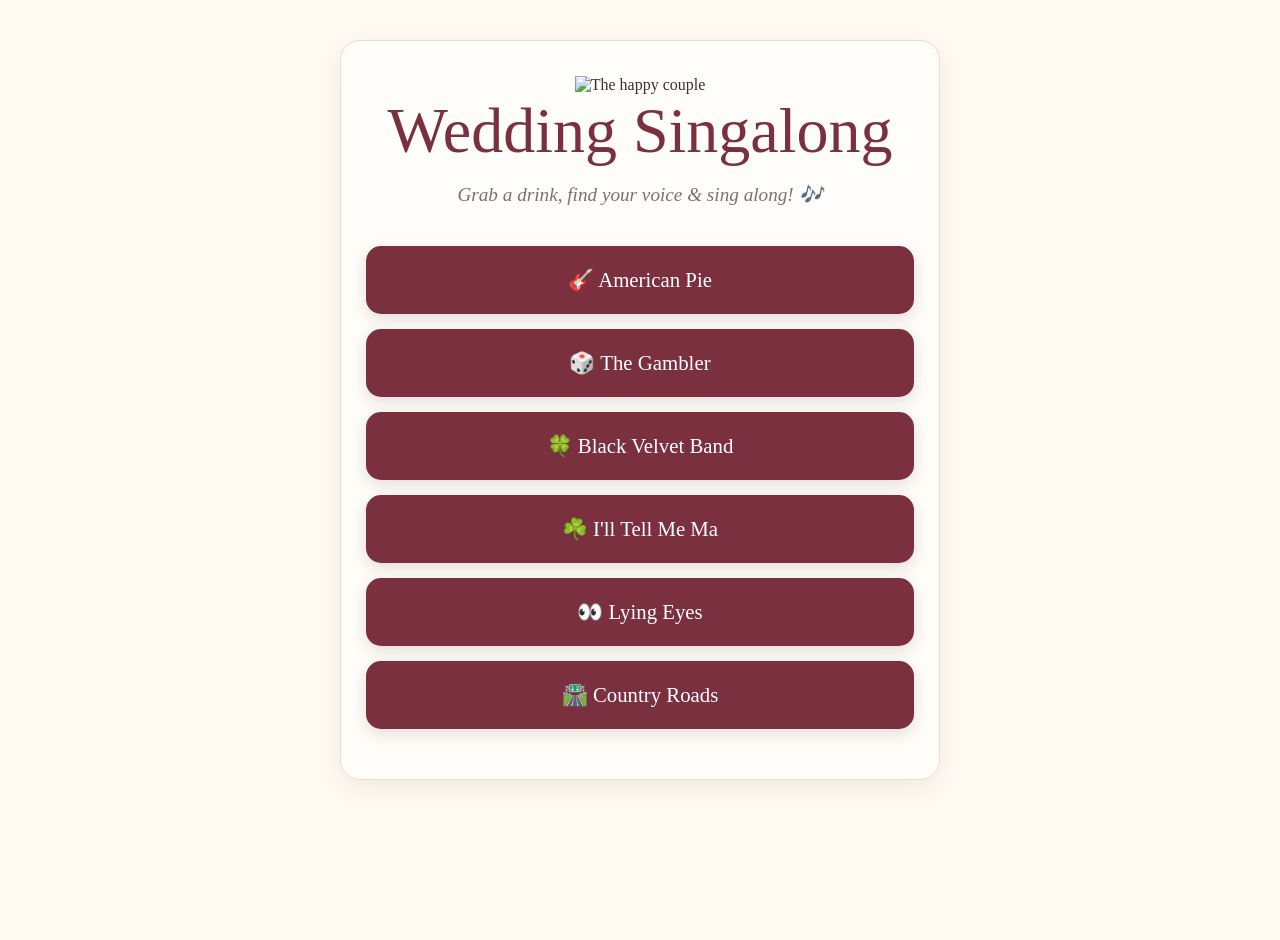
==== index.html @ 4d350107 "Update index.html" ====
<!DOCTYPE html>
<html lang="en">
<head>
  <meta charset="UTF-8">
  <meta name="viewport" content="width=device-width, initial-scale=1.0">

  <title>Wedding Singalong 🎶</title>

  <link rel="stylesheet" href="style.css">
</head>

<body>

  <div class="container">

    <div class="couple-image">
      <img src="wedding-couple.png" alt="The happy couple">
    </div>

    <h1>Wedding Singalong</h1>

    <p>Grab a drink, find your voice & sing along! 🎶</p>

    <a class="song-button" href="american-pie.html">
      🎸 American Pie
    </a>

    <a class="song-button" href="the-gambler.html">
      🎲 The Gambler
    </a>

    <a class="song-button" href="black-velvet-band.html">
      🍀 Black Velvet Band
    </a>

    <a class="song-button" href="ill-tell-me-ma.html">
      ☘️ I'll Tell Me Ma
    </a>

    <a class="song-button" href="lying-eyes.html">
      👀 Lying Eyes
    </a>

    <a class="song-button" href="country-roads.html">
      🛣️ Country Roads
    </a>

  </div>

</body>
</html>
---- style.css ----
* {
  box-sizing: border-box;
}

html {
  min-height: 100%;
  background: #fffaf2;
}

body {
  margin: 0;
  min-height: 100vh;
  background: #fffaf2;
  color: #3b3030;
  font-family: Georgia, "Times New Roman", serif;
}


/* ================================
   MENU
   ================================ */

.container {
  width: 90%;
  max-width: 600px;
  margin: 40px auto;
  padding: 35px 25px;

  background: #fffdf9;
  border: 1px solid #eadfce;
  border-radius: 20px;

  box-shadow: 0 8px 25px rgba(80, 50, 40, 0.08);

  text-align: center;
}

.rings {
  font-size: 3rem;
  margin-bottom: 15px;
}

.container h1 {
  color: #7b3040;
  font-size: clamp(2.5rem, 10vw, 4rem);
  font-weight: normal;
  margin: 0;
}

.container p {
  color: #806f6f;
  font-size: 1.2rem;
  font-style: italic;
  margin: 15px 0 40px;
}

.song-button {
  display: block;
  width: 100%;
  padding: 22px 15px;
  margin: 15px 0;

  border-radius: 15px;

  background: #7b3040;
  color: white;

  text-decoration: none;
  font-size: 1.3rem;

  box-shadow: 0 5px 15px rgba(80, 40, 40, 0.15);
}

.song-button:hover {
  background: #652633;
}

.song-button:active {
  transform: scale(0.98);
}


/* ================================
   SONG PAGES
   ================================ */

.page {
  width: 90%;
  max-width: 750px;
  margin: 40px auto;
  padding: 35px 25px;

  background: #fffdf9;
  border: 1px solid #eadfce;
  border-radius: 20px;

  box-shadow: 0 8px 25px rgba(80, 50, 40, 0.08);
}

header {
  text-align: center;
  margin-bottom: 30px;
}

.page h1 {
  color: #7b3040;
  font-size: 2.5rem;
  font-weight: normal;
  margin: 0 0 5px;
}

.artist {
  color: #806f6f;
  font-style: italic;
}


/* ================================
   LYRICS
   ================================ */

.lyrics {
  background: #fffaf2;
  border: 1px solid #eadfce;
  border-radius: 15px;

  padding: 20px 15px;

  box-shadow: inset 0 2px 8px rgba(80, 50, 40, 0.04);

  font-size: 1.2rem;
  line-height: 1.6;

  white-space: pre-line;
  text-align: left;
}


/* ================================
   CHORUS
   ================================ */

.chorus {
  font-style: italic;
  color: #7b3040;
  margin: 4px 0;
}


/* ================================
   LARGE MENU BUTTON
   ================================ */

.next {
  display: block;
  margin-top: 30px;
  padding: 22px;

  background: #7b3040;
  color: white;

  text-decoration: none;
  text-align: center;

  border-radius: 15px;

  font-size: 1.4rem;
  font-weight: bold;

  box-shadow: 0 5px 15px rgba(80, 40, 40, 0.15);
}

.next:hover {
  background: #652633;
}

.next:active {
  transform: scale(0.98);
}


/* ================================
   SMALL NEXT SONG BUTTON
   ================================ */

.home {
  display: block;
  width: fit-content;

  margin: 18px auto 0;
  padding: 10px 22px;

  color: #7b3040;

  border: 1px solid #7b3040;
  border-radius: 20px;

  text-decoration: none;
  font-size: 1rem;
}

.home:hover {
  background: #7b3040;
  color: white;
}

.home:active {
  transform: scale(0.97);
}


/* ================================
   MOBILE
   ================================ */

@media (max-width: 600px) {

  .container {
    width: 94%;
    margin: 25px auto;
    padding: 30px 18px;
  }

  .container h1 {
    font-size: 2.5rem;
  }

  .song-button {
    padding: 24px 15px;
    font-size: 1.25rem;
  }

  .page {
    width: 94%;
    margin: 25px auto;
    padding: 25px 15px 35px;
  }

  .page h1 {
    font-size: 2.2rem;
  }

  .lyrics {
    font-size: 1.1rem;
    line-height: 1.55;
    padding: 18px 14px;
  }

  .next {
    font-size: 1.25rem;
    padding: 20px;
  }
}
/* Smaller lyrics for Lying Eyes */

.lying-eyes-lyrics {
  font-size: 0.85rem;
  line-height: 1.3;
}
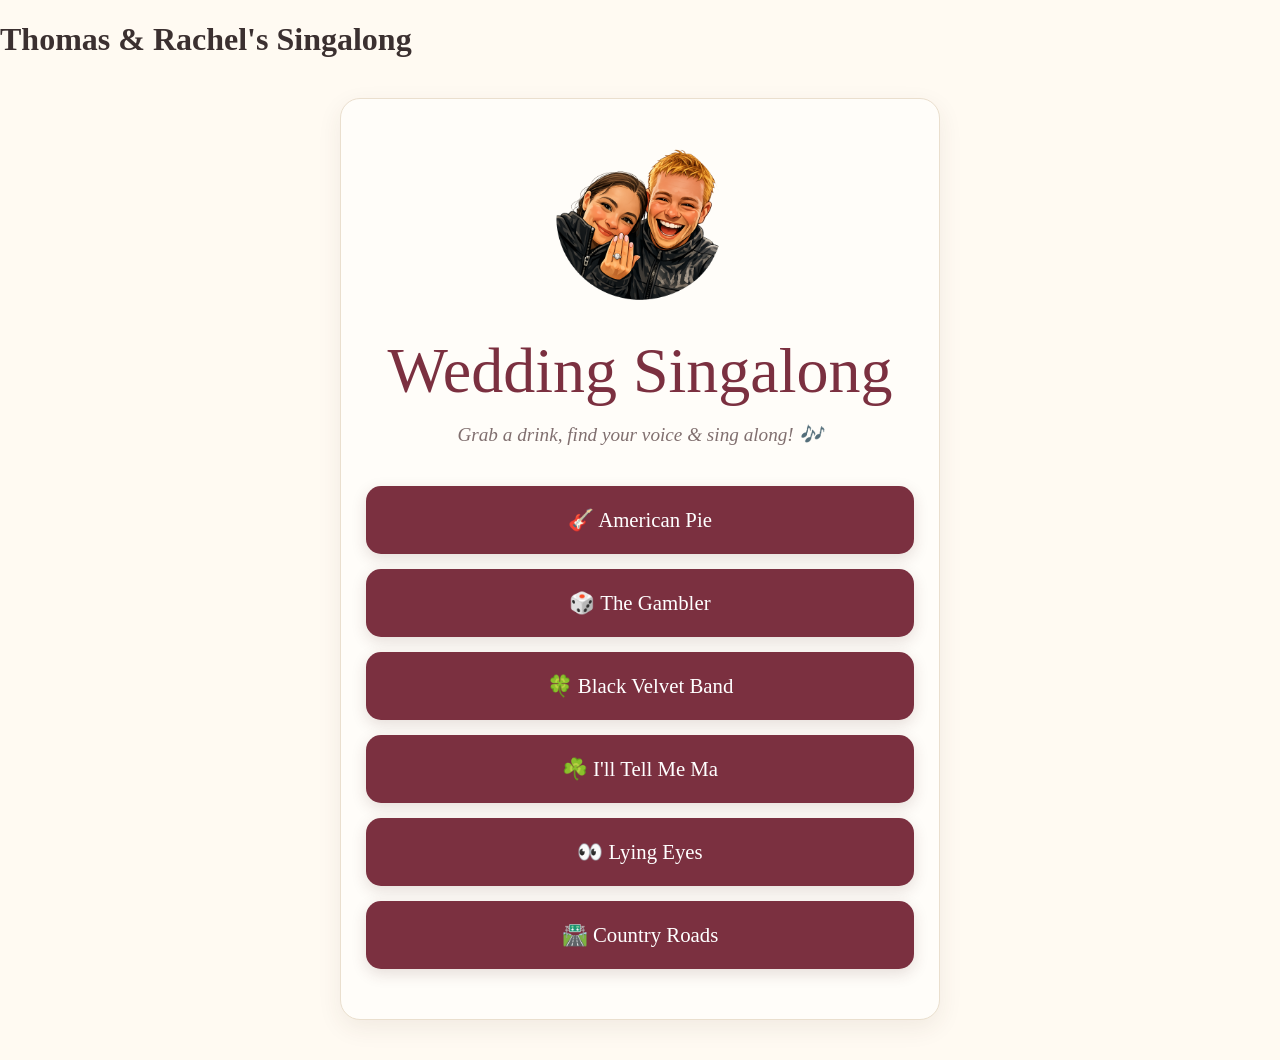
==== commit ed4f0757: "Update index.html" ====
--- a/index.html
+++ b/index.html
@@ -4,7 +4,7 @@
   <meta charset="UTF-8">
   <meta name="viewport" content="width=device-width, initial-scale=1.0">
 
-  <title>Wedding Singalong 🎶</title>
+  <h1>Thomas &amp; Rachel's Singalong</h1>
 
   <link rel="stylesheet" href="style.css">
 </head>
--- a/style.css
+++ b/style.css
@@ -35,9 +35,18 @@
   text-align: center;
 }
 
-.rings {
-  font-size: 3rem;
-  margin-bottom: 15px;
+.couple-image {
+  width: 180px;
+  height: 180px;
+  margin: 0 auto 20px;
+}
+
+.couple-image img {
+  width: 100%;
+  height: 100%;
+  display: block;
+  object-fit: cover;
+  border-radius: 50%;
 }
 
 .container h1 {
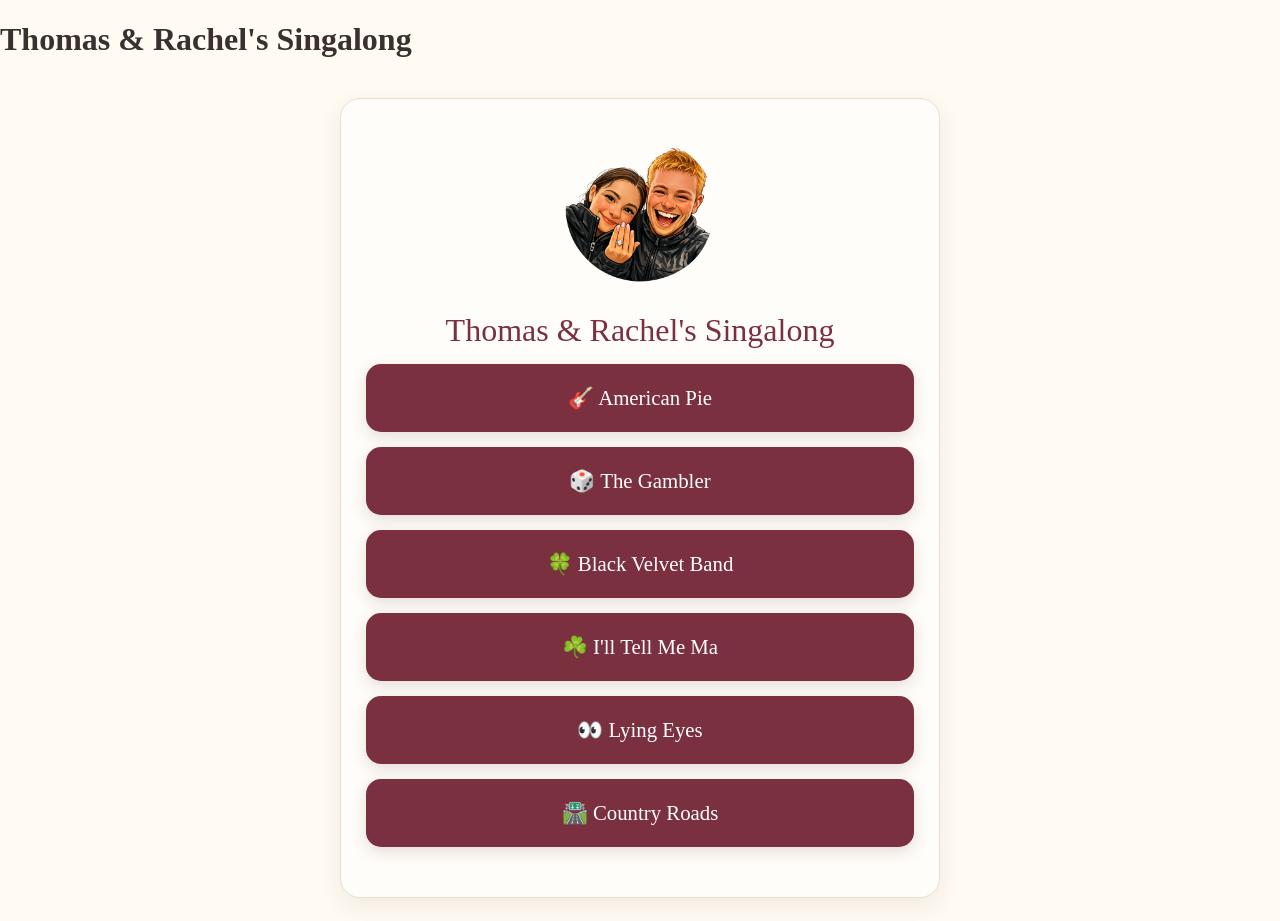
==== commit 2f57fe90: "Update index.html" ====
--- a/index.html
+++ b/index.html
@@ -17,9 +17,7 @@
       <img src="wedding-couple.png" alt="The happy couple">
     </div>
 
-    <h1>Wedding Singalong</h1>
-
-    <p>Grab a drink, find your voice & sing along! 🎶</p>
+    <h1>Thomas &amp; Rachel's Singalong</h1>
 
     <a class="song-button" href="american-pie.html">
       🎸 American Pie
--- a/style.css
+++ b/style.css
@@ -36,9 +36,9 @@
 }
 
 .couple-image {
-  width: 180px;
-  height: 180px;
-  margin: 0 auto 20px;
+  width: 160px;
+  height: 160px;
+  margin: 0 auto 18px;
 }
 
 .couple-image img {
@@ -51,9 +51,10 @@
 
 .container h1 {
   color: #7b3040;
-  font-size: clamp(2.5rem, 10vw, 4rem);
+  font-size: 2rem;
   font-weight: normal;
   margin: 0;
+  white-space: nowrap;
 }
 
 .container p {
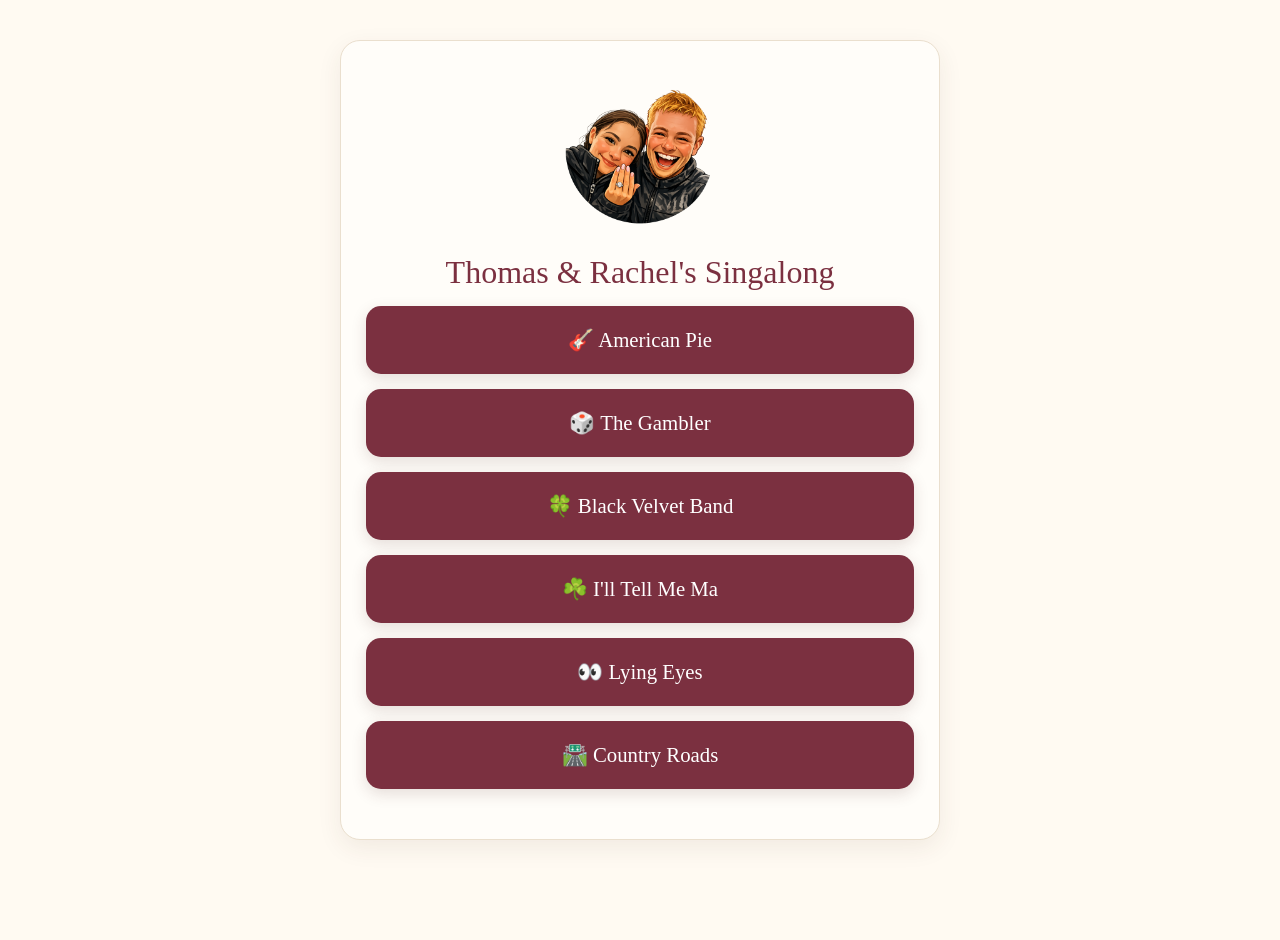
==== commit 3d8ef8ae: "Update index.html" ====
--- a/index.html
+++ b/index.html
@@ -3,9 +3,6 @@
 <head>
   <meta charset="UTF-8">
   <meta name="viewport" content="width=device-width, initial-scale=1.0">
-
-  <h1>Thomas &amp; Rachel's Singalong</h1>
-
   <link rel="stylesheet" href="style.css">
 </head>
 
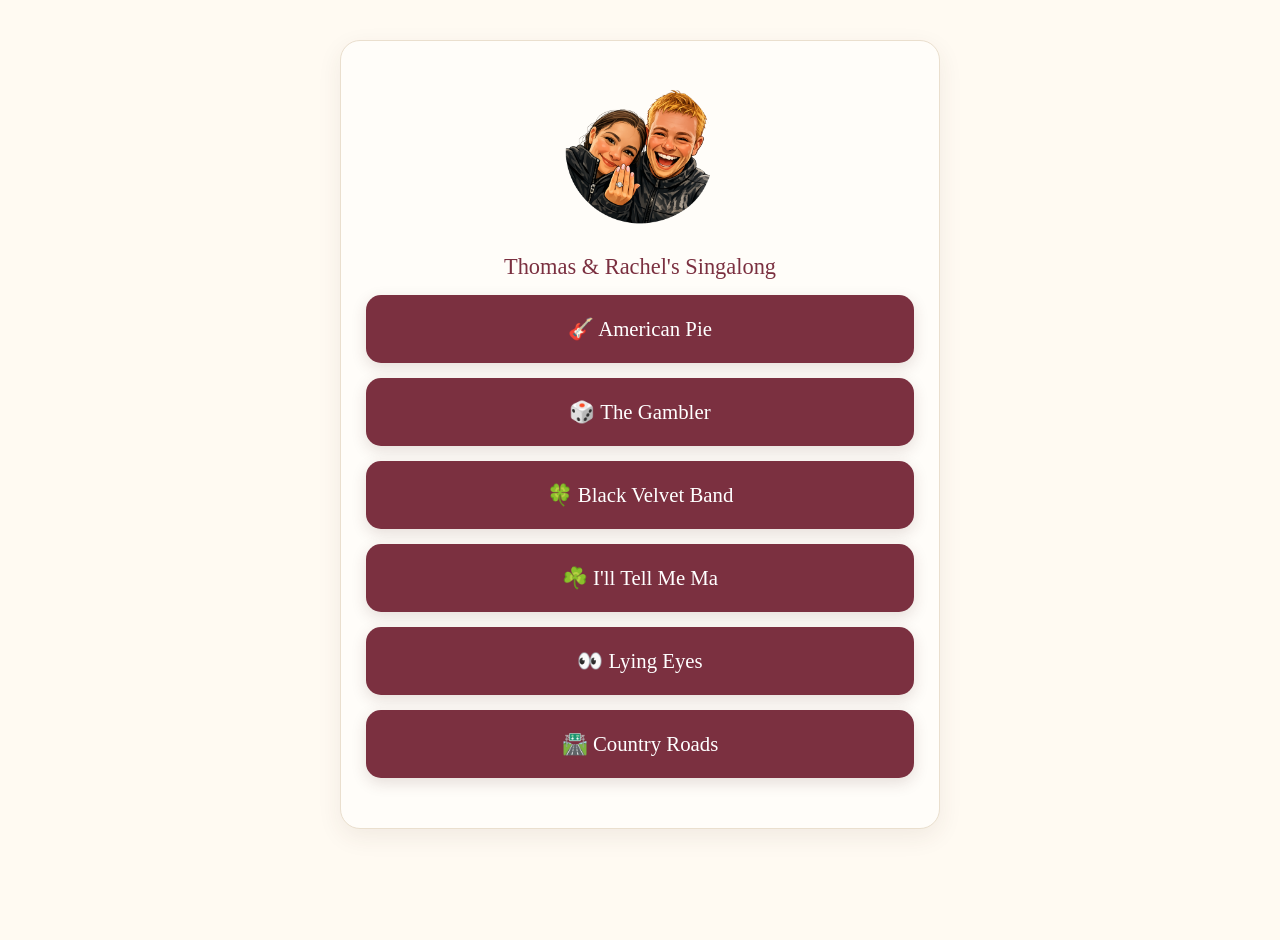
==== commit a766989c: "Update index.html" ====
--- a/index.html
+++ b/index.html
@@ -3,6 +3,7 @@
 <head>
   <meta charset="UTF-8">
   <meta name="viewport" content="width=device-width, initial-scale=1.0">
+  <title>Wedding Singalong 🎶</title>
   <link rel="stylesheet" href="style.css">
 </head>
 
@@ -14,7 +15,10 @@
       <img src="wedding-couple.png" alt="The happy couple">
     </div>
 
-    <h1>Thomas &amp; Rachel's Singalong</h1>
+    <h1>
+      <span>Thomas &amp; Rachel's</span>
+      <span>Singalong</span>
+    </h1>
 
     <a class="song-button" href="american-pie.html">
       🎸 American Pie
--- a/style.css
+++ b/style.css
@@ -51,7 +51,7 @@
 
 .container h1 {
   color: #7b3040;
-  font-size: 2rem;
+  font-size: 1.4rem;
   font-weight: normal;
   margin: 0;
   white-space: nowrap;
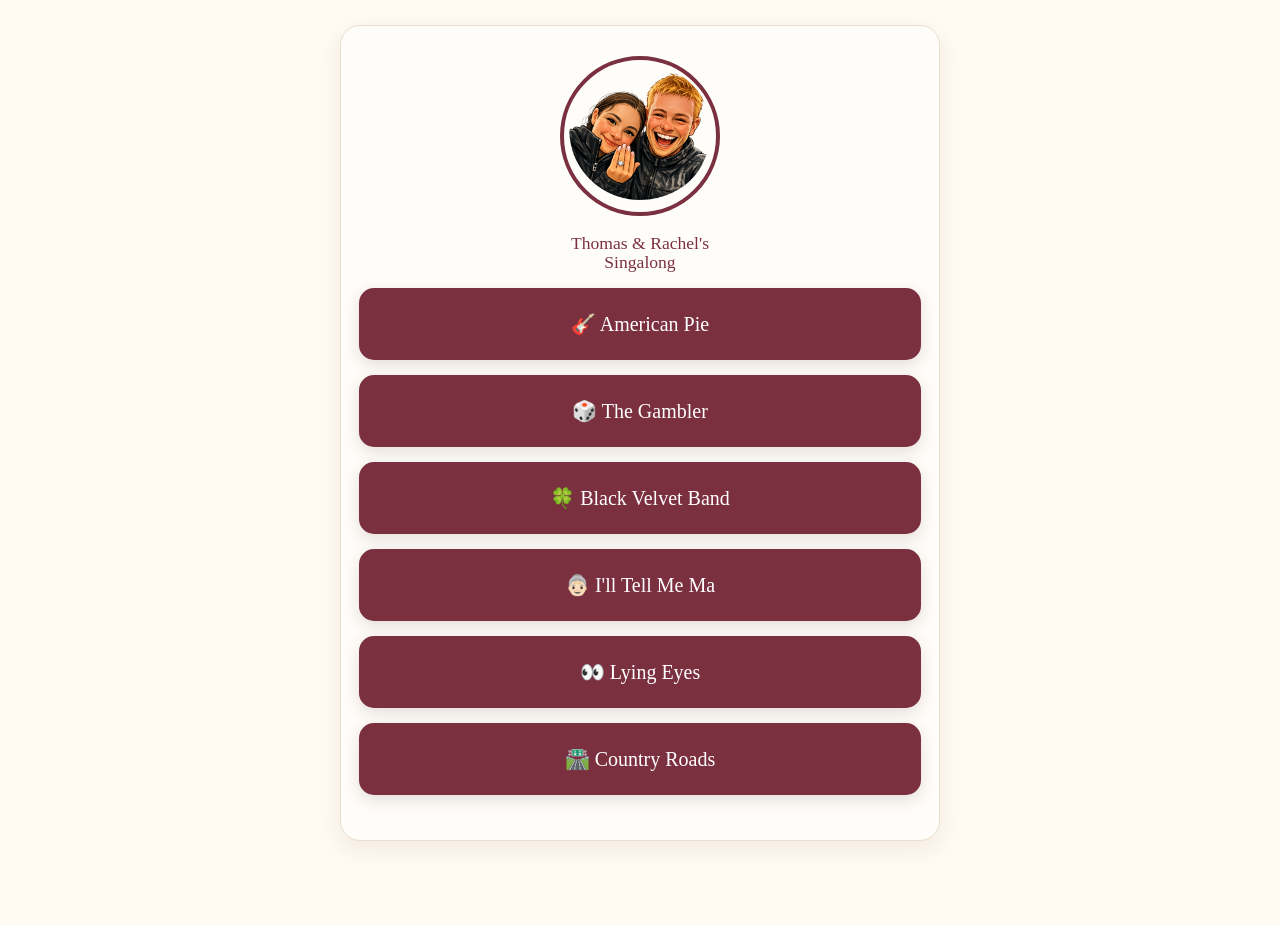
==== commit e06dfcb8: "Update index.html" ====
--- a/index.html
+++ b/index.html
@@ -33,7 +33,7 @@
     </a>
 
     <a class="song-button" href="ill-tell-me-ma.html">
-      ☘️ I'll Tell Me Ma
+      👵🏻 I'll Tell Me Ma
     </a>
 
     <a class="song-button" href="lying-eyes.html">
--- a/style.css
+++ b/style.css
@@ -17,14 +17,14 @@
 
 
 /* ================================
-   MENU
+   MENU-comment
    ================================ */
 
 .container {
-  width: 90%;
+  width: 94%;
   max-width: 600px;
-  margin: 40px auto;
-  padding: 35px 25px;
+  margin: 25px auto;
+  padding: 30px 18px;
 
   background: #fffdf9;
   border: 1px solid #eadfce;
@@ -47,14 +47,19 @@
   display: block;
   object-fit: cover;
   border-radius: 50%;
+  border: 4px solid #7b3040;
 }
 
 .container h1 {
   color: #7b3040;
-  font-size: 1.4rem;
+  font-size: 1.1rem;
   font-weight: normal;
   margin: 0;
-  white-space: nowrap;
+  line-height: 1.1;
+}
+
+.container h1 span {
+  display: block;
 }
 
 .container p {
@@ -67,7 +72,7 @@
 .song-button {
   display: block;
   width: 100%;
-  padding: 22px 15px;
+  padding: 24px 15px;
   margin: 15px 0;
 
   border-radius: 15px;
@@ -76,7 +81,7 @@
   color: white;
 
   text-decoration: none;
-  font-size: 1.3rem;
+  font-size: 1.25rem;
 
   box-shadow: 0 5px 15px rgba(80, 40, 40, 0.15);
 }
@@ -95,10 +100,10 @@
    ================================ */
 
 .page {
-  width: 90%;
+  width: 94%;
   max-width: 750px;
-  margin: 40px auto;
-  padding: 35px 25px;
+  margin: 25px auto;
+  padding: 25px 15px 35px;
 
   background: #fffdf9;
   border: 1px solid #eadfce;
@@ -114,7 +119,7 @@
 
 .page h1 {
   color: #7b3040;
-  font-size: 2.5rem;
+  font-size: 2.2rem;
   font-weight: normal;
   margin: 0 0 5px;
 }
@@ -134,12 +139,12 @@
   border: 1px solid #eadfce;
   border-radius: 15px;
 
-  padding: 20px 15px;
+  padding: 18px 14px;
 
   box-shadow: inset 0 2px 8px rgba(80, 50, 40, 0.04);
 
-  font-size: 1.2rem;
-  line-height: 1.6;
+  font-size: 1.1rem;
+  line-height: 1.55;
 
   white-space: pre-line;
   text-align: left;
@@ -164,7 +169,7 @@
 .next {
   display: block;
   margin-top: 30px;
-  padding: 22px;
+  padding: 20px;
 
   background: #7b3040;
   color: white;
@@ -174,7 +179,7 @@
 
   border-radius: 15px;
 
-  font-size: 1.4rem;
+  font-size: 1.25rem;
   font-weight: bold;
 
   box-shadow: 0 5px 15px rgba(80, 40, 40, 0.15);
@@ -220,51 +225,10 @@
 
 
 /* ================================
-   MOBILE
-   ================================ */
-
-@media (max-width: 600px) {
-
-  .container {
-    width: 94%;
-    margin: 25px auto;
-    padding: 30px 18px;
-  }
-
-  .container h1 {
-    font-size: 2.5rem;
-  }
-
-  .song-button {
-    padding: 24px 15px;
-    font-size: 1.25rem;
-  }
-
-  .page {
-    width: 94%;
-    margin: 25px auto;
-    padding: 25px 15px 35px;
-  }
-
-  .page h1 {
-    font-size: 2.2rem;
-  }
-
-  .lyrics {
-    font-size: 1.1rem;
-    line-height: 1.55;
-    padding: 18px 14px;
-  }
-
-  .next {
-    font-size: 1.25rem;
-    padding: 20px;
-  }
-}
-/* Smaller lyrics for Lying Eyes */
+   LYING EYES
+   ================================ */
 
 .lying-eyes-lyrics {
   font-size: 0.85rem;
   line-height: 1.3;
 }
-
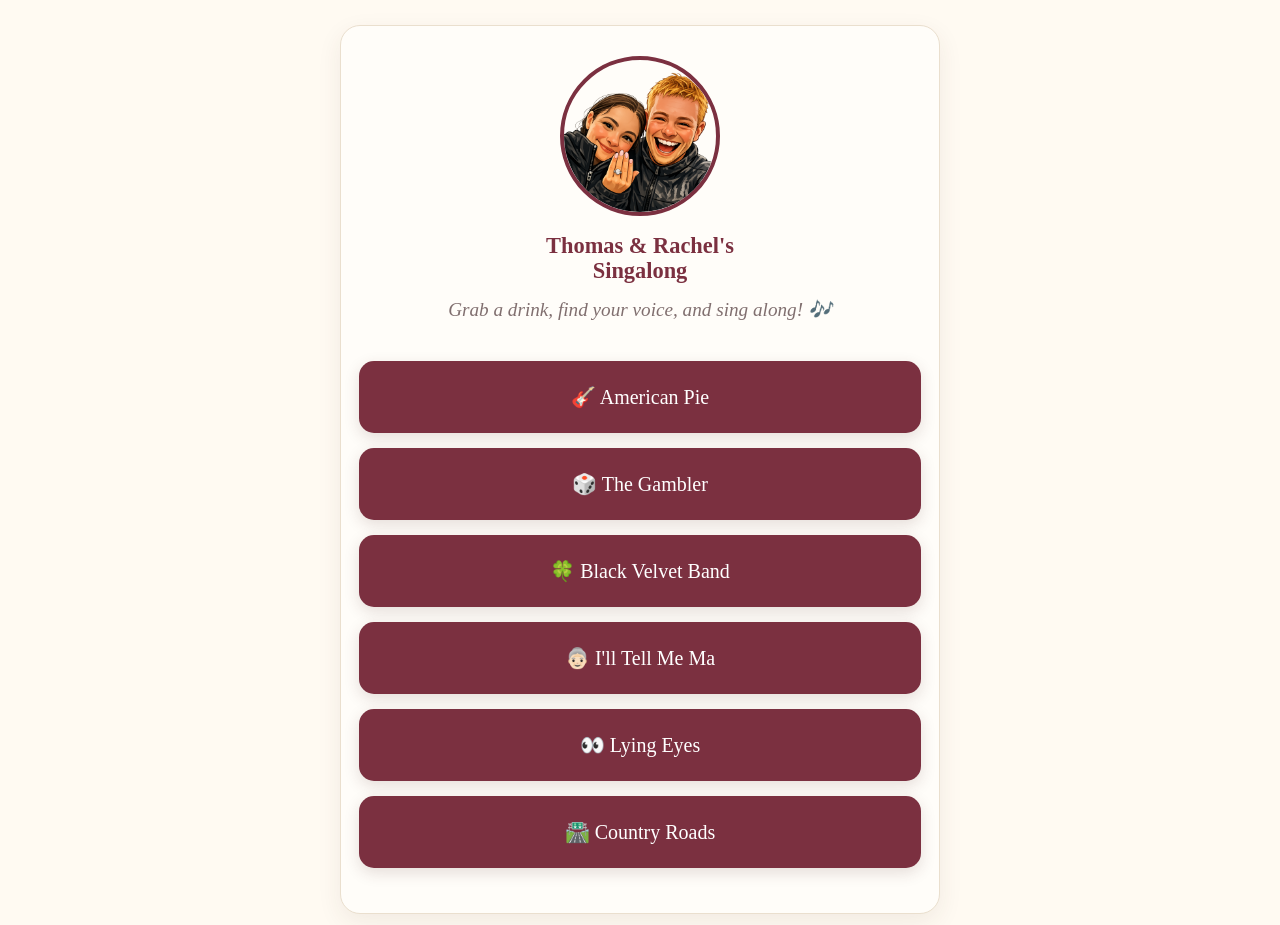
==== commit 55091ece: "Update index.html" ====
--- a/index.html
+++ b/index.html
@@ -19,7 +19,7 @@
       <span>Thomas &amp; Rachel's</span>
       <span>Singalong</span>
     </h1>
-
+    <p>Grab a drink, find your voice, and sing along! 🎶</p>
     <a class="song-button" href="american-pie.html">
       🎸 American Pie
     </a>
--- a/style.css
+++ b/style.css
@@ -39,21 +39,23 @@
   width: 160px;
   height: 160px;
   margin: 0 auto 18px;
+  border: 4px solid #7b3040;
+  border-radius: 50%;
+  overflow: hidden;
 }
 
 .couple-image img {
-  width: 100%;
-  height: 100%;
+  width: 110%;
+  height: 110%;
   display: block;
   object-fit: cover;
-  border-radius: 50%;
-  border: 4px solid #7b3040;
+  transform: translate(-5%, -1%);
 }
 
 .container h1 {
   color: #7b3040;
-  font-size: 1.1rem;
-  font-weight: normal;
+  font-size: 1.4rem;
+  font-weight: bold;
   margin: 0;
   line-height: 1.1;
 }
